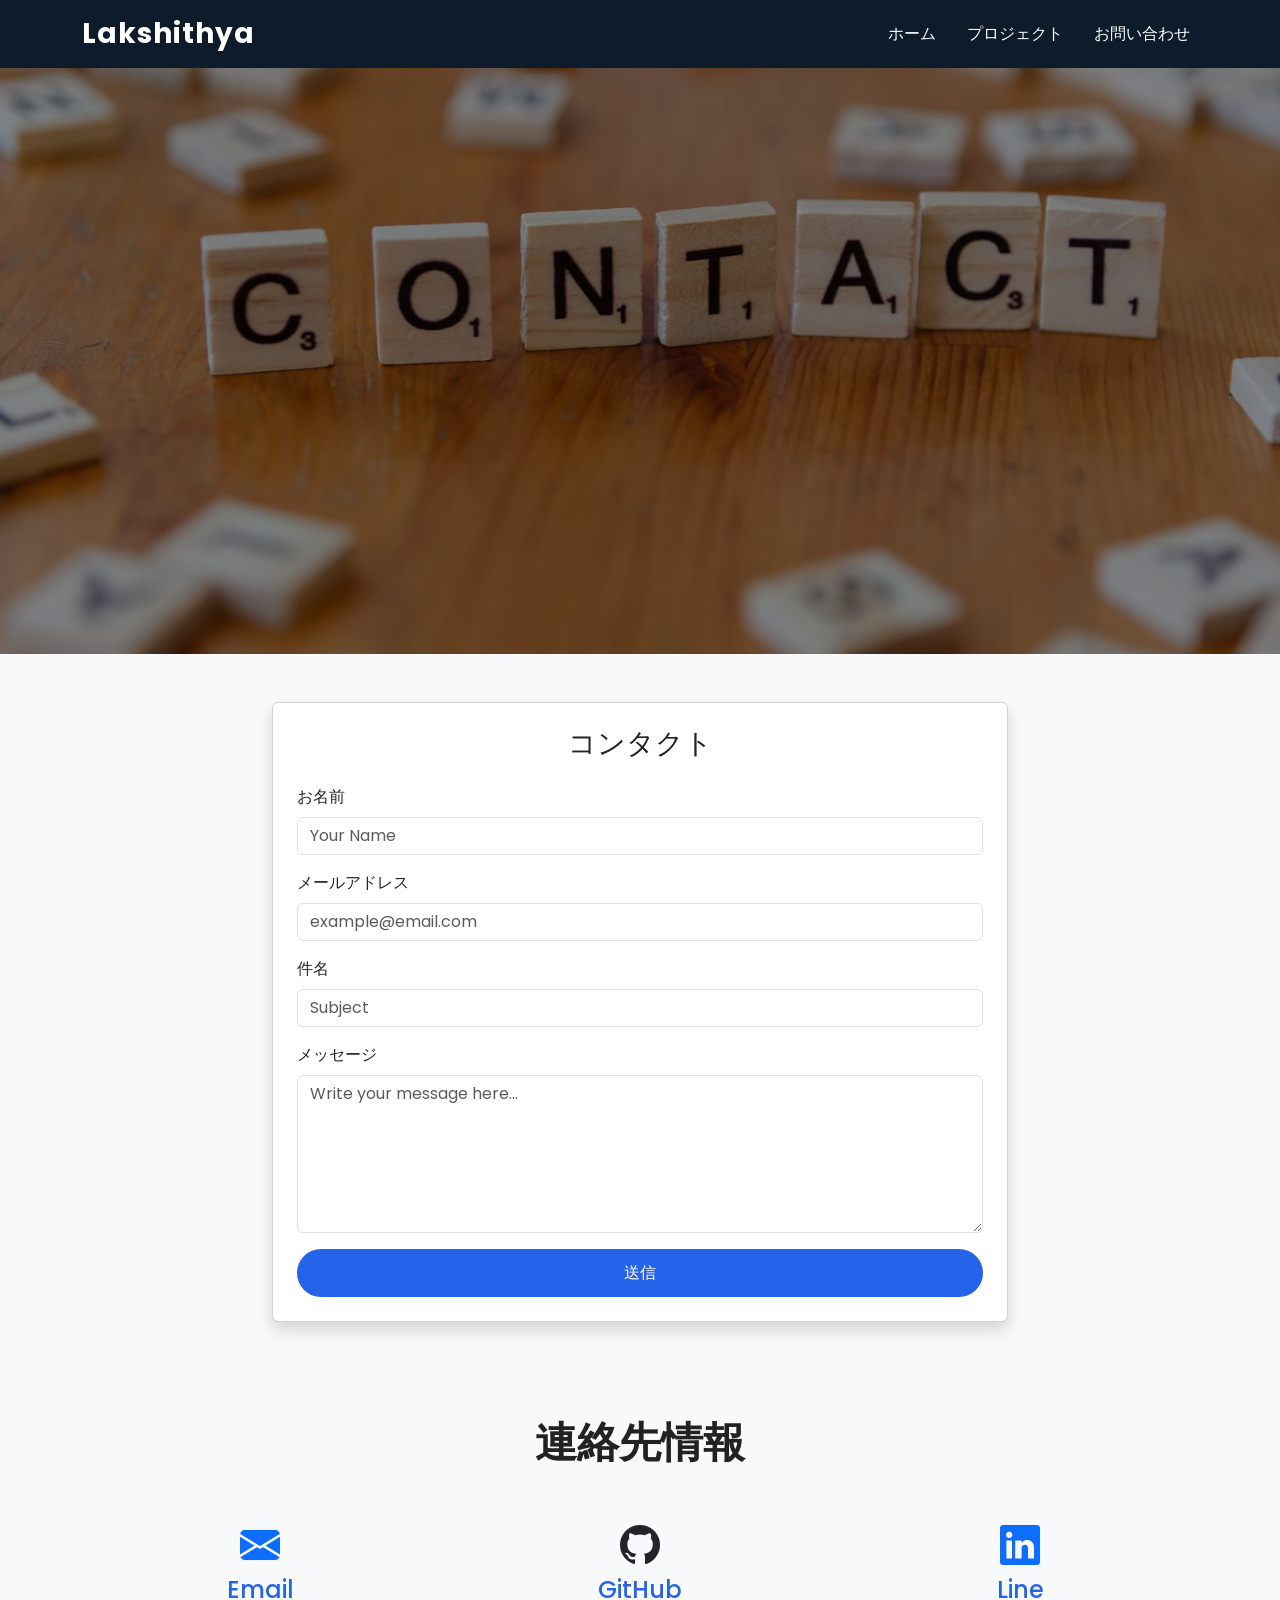
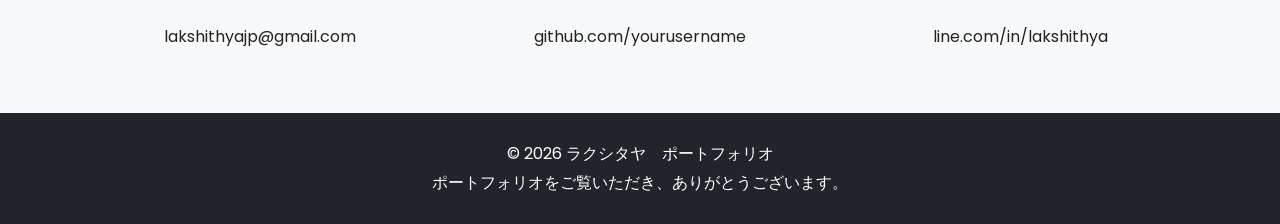
==== contact.html @ 2b3fcd5f "Initial commit" ====
<!DOCTYPE html>
<html lang="ja">
<head>
    <meta charset="UTF-8">
    <meta name="viewport" content="width=device-width, initial-scale=1.0">
    <title>Contact | Lakshithya Portfolio</title>

    <!-- Bootstrap -->
    <link href="https://cdn.jsdelivr.net/npm/bootstrap@5.3.3/dist/css/bootstrap.min.css" rel="stylesheet">

    <!-- Bootstrap Icons -->
    <link rel="stylesheet"
    href="https://cdn.jsdelivr.net/npm/bootstrap-icons@1.11.3/font/bootstrap-icons.min.css">

    <!-- CSS -->
    <link rel="stylesheet" href="style_contact.css">
</head>
<?php

if(isset($_POST['send'])){

    $name = $_POST['name'];
    $email = $_POST['email'];
    $subject = $_POST['subject'];
    $message = $_POST['message'];

    // මෙතන database save හෝ email send code දාන්න

    echo "<script>
        alert('✅ Message Sent Successfully!');
        window.location='contact.php';
    </script>";
    exit();
}

?>

<body>

<!-- Navbar -->

<nav class="navbar navbar-expand-lg navbar-dark bg-dark fixed-top">

<div class="container">

<a class="navbar-brand fw-bold" href="index.html">
Lakshithya
</a>

<button class="navbar-toggler"
data-bs-toggle="collapse"
data-bs-target="#menu">

<span class="navbar-toggler-icon"></span>

</button>

<div class="collapse navbar-collapse" id="menu">

<ul class="navbar-nav ms-auto">

<li class="nav-item">
<a class="nav-link" href="index.html">ホーム</a>
</li>

<li class="nav-item">
<a class="nav-link" href="projects.html">プロジェクト</a>
</li>

<li class="nav-item">
<a class="nav-link active" href="contact.php">お問い合わせ</a>
</li>

</ul>

</div>

</div>

</nav>

<!-- Header -->

<section class="hero">

<div class="container text-center">



</div>

</section>

<!-- Contact -->

<section class="py-5">

<div class="container">

<div class="row justify-content-center">

<div class="col-lg-8">

<div class="card shadow p-4">

<h3 class="text-center mb-4">

コンタクト

</h3>

<form action="" method="POST">

<div class="mb-3">

<label class="form-label">
お名前
</label>

<input
type="text"
name="name"
class="form-control"
placeholder="Your Name"
required>

</div>

<div class="mb-3">

<label class="form-label">

メールアドレス

</label>

<input
type="email"
name="email"
class="form-control"
placeholder="example@email.com"
required>

</div>

<div class="mb-3">

<label class="form-label">

件名

</label>

<input
type="text"
name="subject"
class="form-control"
placeholder="Subject"
required>

</div>

<div class="mb-3">

<label class="form-label">

メッセージ

</label>

<textarea
name="message"
class="form-control"
rows="6"
placeholder="Write your message here..."
required></textarea>

</div>

<button
type="submit"
name="send"
class="btn btn-primary w-100">

送信

</button>
</form>

</div>

</div>

</div>

</div>

</section>

<!-- Contact Information -->

<section class="bg-light py-5">

<div class="container">

<h2 class="text-center mb-5">

連絡先情報

</h2>

<div class="row text-center">

<div class="col-md-4">

<i class="bi bi-envelope-fill fs-1 text-primary"></i>

<h4>Email</h4>

<p>
lakshithyajp@gmail.com
</p>

</div>

<div class="col-md-4">

<i class="bi bi-github fs-1 text-dark"></i>

<h4>GitHub</h4>

<p>
github.com/yourusername
</p>

</div>

<div class="col-md-4">

<i class="bi bi-linkedin fs-1 text-primary"></i>

<h4>Line</h4>

<p>
line.com/in/lakshithya
</p>

</div>

</div>

</div>

</section>

<!-- Footer -->

<footer class="bg-dark text-white text-center p-4">

<p>

© 2026 ラクシタヤ　ポートフォリオ
</p>

<p>

ポートフォリオをご覧いただき、ありがとうございます。

</p>

</footer>

<script src="https://cdn.jsdelivr.net/npm/bootstrap@5.3.3/dist/js/bootstrap.bundle.min.js"></script>

<script src="script.js"></script>

</body>

</html>
---- style_contact.css ----
/* ==========================
   Google Font
========================== */
@import url('https://fonts.googleapis.com/css2?family=Poppins:wght@300;400;500;600;700;800&display=swap');

*{
    margin:0;
    padding:0;
    box-sizing:border-box;
    font-family:'Poppins',sans-serif;
}

html{
    scroll-behavior:smooth;
}

body{
    background:#f8f9fa;
    color:#222;
}

/* ==========================
   Navbar
========================== */

.navbar{
    background:#0d1b2a !important;
}

.navbar-brand{
    font-size:28px;
    font-weight:bold;
    letter-spacing:1px;
}

.nav-link{
    color:white !important;
    margin-left:15px;
    transition:.3s;
}

.nav-link:hover{
    color:#4dabff !important;
}

/* ==========================
   Hero
========================== */

.hero{

    min-height:100vh;

    display:flex;

    align-items:center;

    background:linear-gradient(135deg,#eaf4ff,#ffffff);

    padding-top:80px;

}

.hero h1{

    font-size:65px;

    font-weight:700;

}

.hero h2{

    font-weight:600;

    margin-bottom:20px;

}

.hero p{

    font-size:18px;

    line-height:1.8;

}

.profile-image{

    width:350px;

    height:350px;

    object-fit:cover;

    border-radius:50%;

    border:8px solid white;

    box-shadow:0 10px 30px rgba(0,0,0,.2);

}

/* Buttons */

.btn-primary{

    background:#2563eb;

    border:none;

    padding:12px 28px;

    border-radius:30px;

}

.btn-primary:hover{

    background:#003cff;

}

.btn-outline-dark{

    border-radius:30px;

    padding:12px 28px;

}

/* ==========================
About
========================== */

section{

    padding:80px 0;

}

section h2{

    font-size:42px;

    font-weight:bold;

    margin-bottom:40px;

}

section h4{

    margin-bottom:20px;

    color:#2563eb;

}

/* ==========================
Skills
========================== */

.skill-box{

    background:white;

    padding:30px;

    border-radius:15px;

    box-shadow:0 5px 15px rgba(0,0,0,.1);

    transition:.3s;

}

.skill-box:hover{

    transform:translateY(-10px);

}

.skill-box h3{

    margin-bottom:10px;

}

/* ==========================
Footer
========================== */

footer{

    background:#0d1b2a;

    color:white;

}

footer p{

    margin:5px;

}

/* ==========================
Responsive
========================== */

.hero{

    min-height:70vh;

    display:flex;

    align-items:center;

    justify-content:center;

    background-image:
    linear-gradient(rgba(0,0,0,0.4), rgba(0,0,0,0.4)),
    url("images/contact.avif");

    background-size:cover;

    background-position:center;

    background-repeat:no-repeat;

    padding-top:80px;

}
@media(max-width:576px){

.hero h1{

font-size:35px;

}

.hero h2{

font-size:24px;

}

.hero p{

font-size:16px;
color: white;

}

.profile-image{

width:220px;

height:220px;

}

}
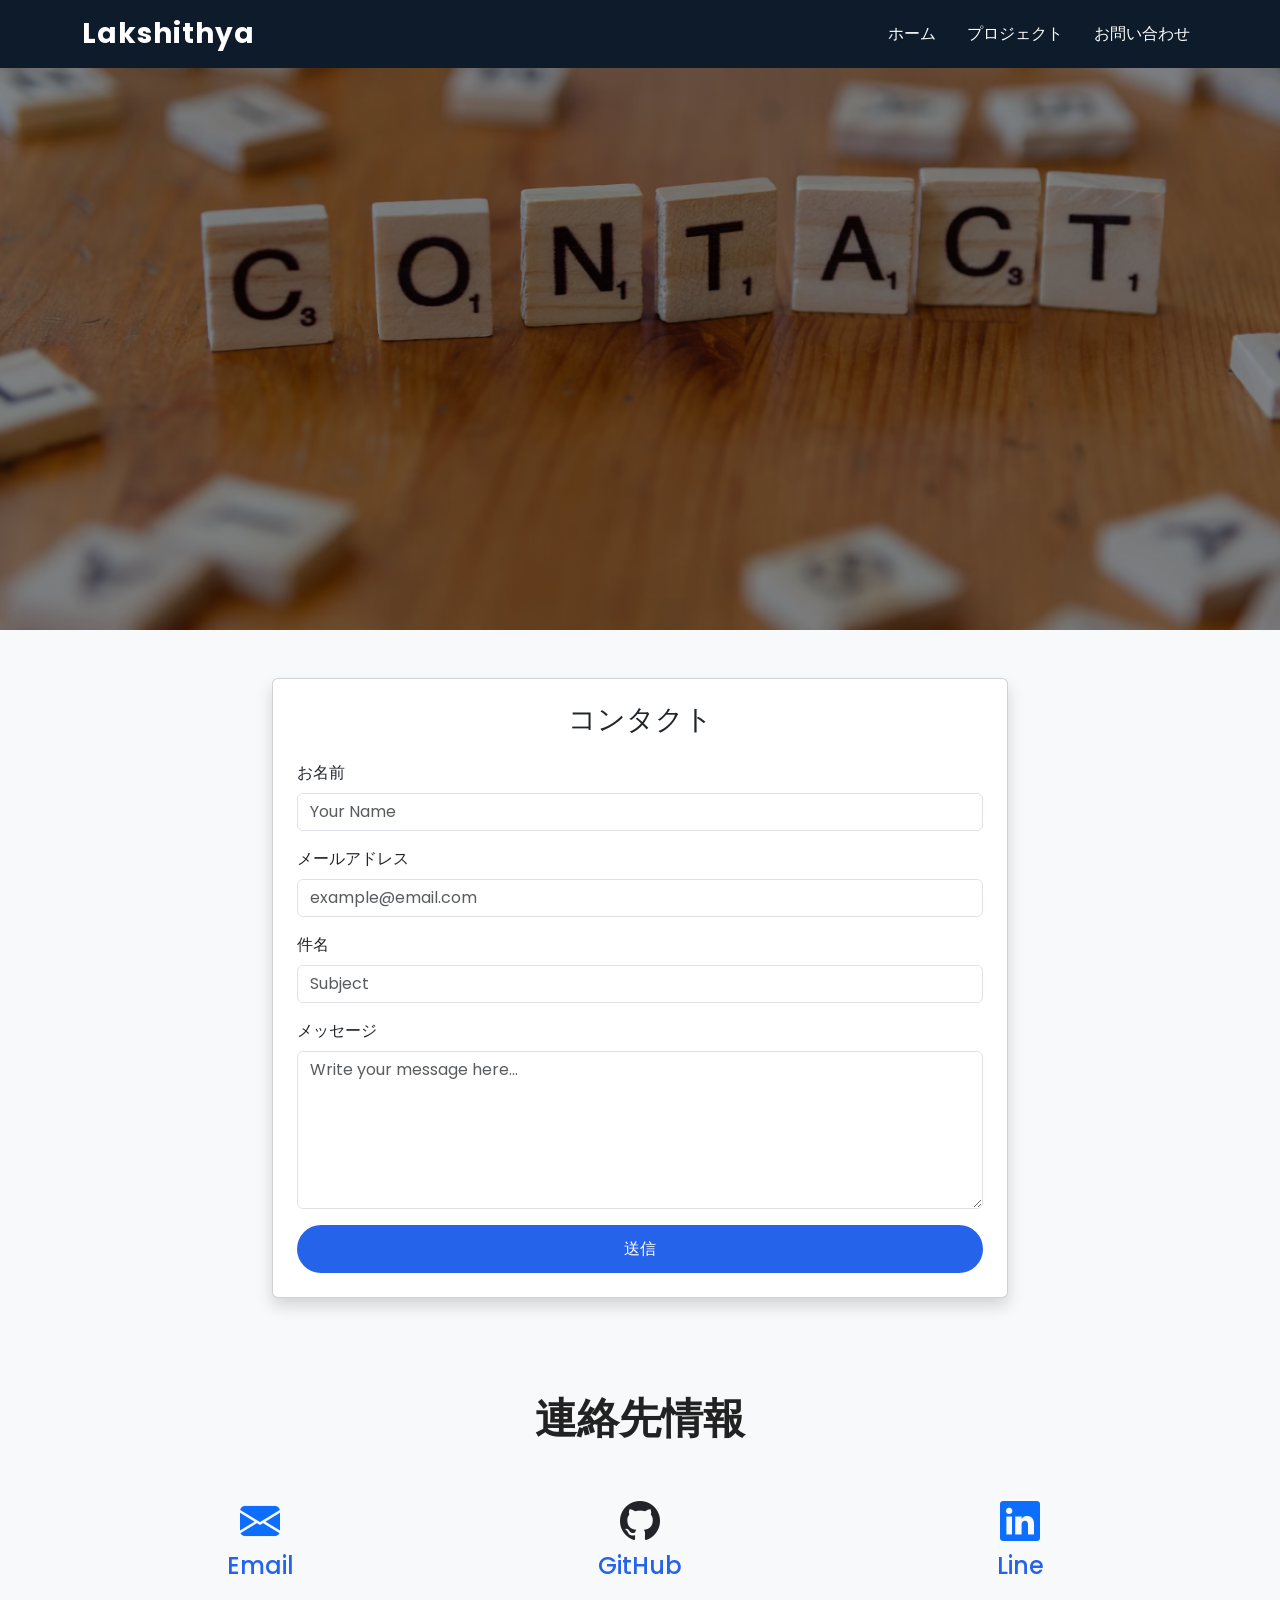
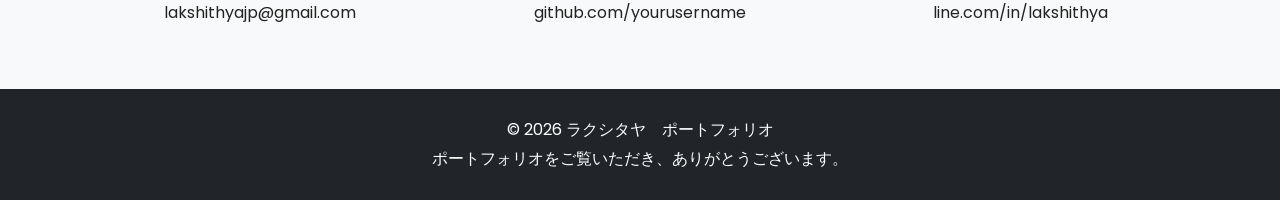
==== commit 9d60966a: "edit" ====
--- a/contact.html
+++ b/contact.html
@@ -15,28 +15,7 @@
     <!-- CSS -->
     <link rel="stylesheet" href="style_contact.css">
 </head>
-<?php
-
-if(isset($_POST['send'])){
-
-    $name = $_POST['name'];
-    $email = $_POST['email'];
-    $subject = $_POST['subject'];
-    $message = $_POST['message'];
-
-    // මෙතන database save හෝ email send code දාන්න
-
-    echo "<script>
-        alert('✅ Message Sent Successfully!');
-        window.location='contact.php';
-    </script>";
-    exit();
-}
-
-?>
-
 <body>
-
 <!-- Navbar -->
 
 <nav class="navbar navbar-expand-lg navbar-dark bg-dark fixed-top">
